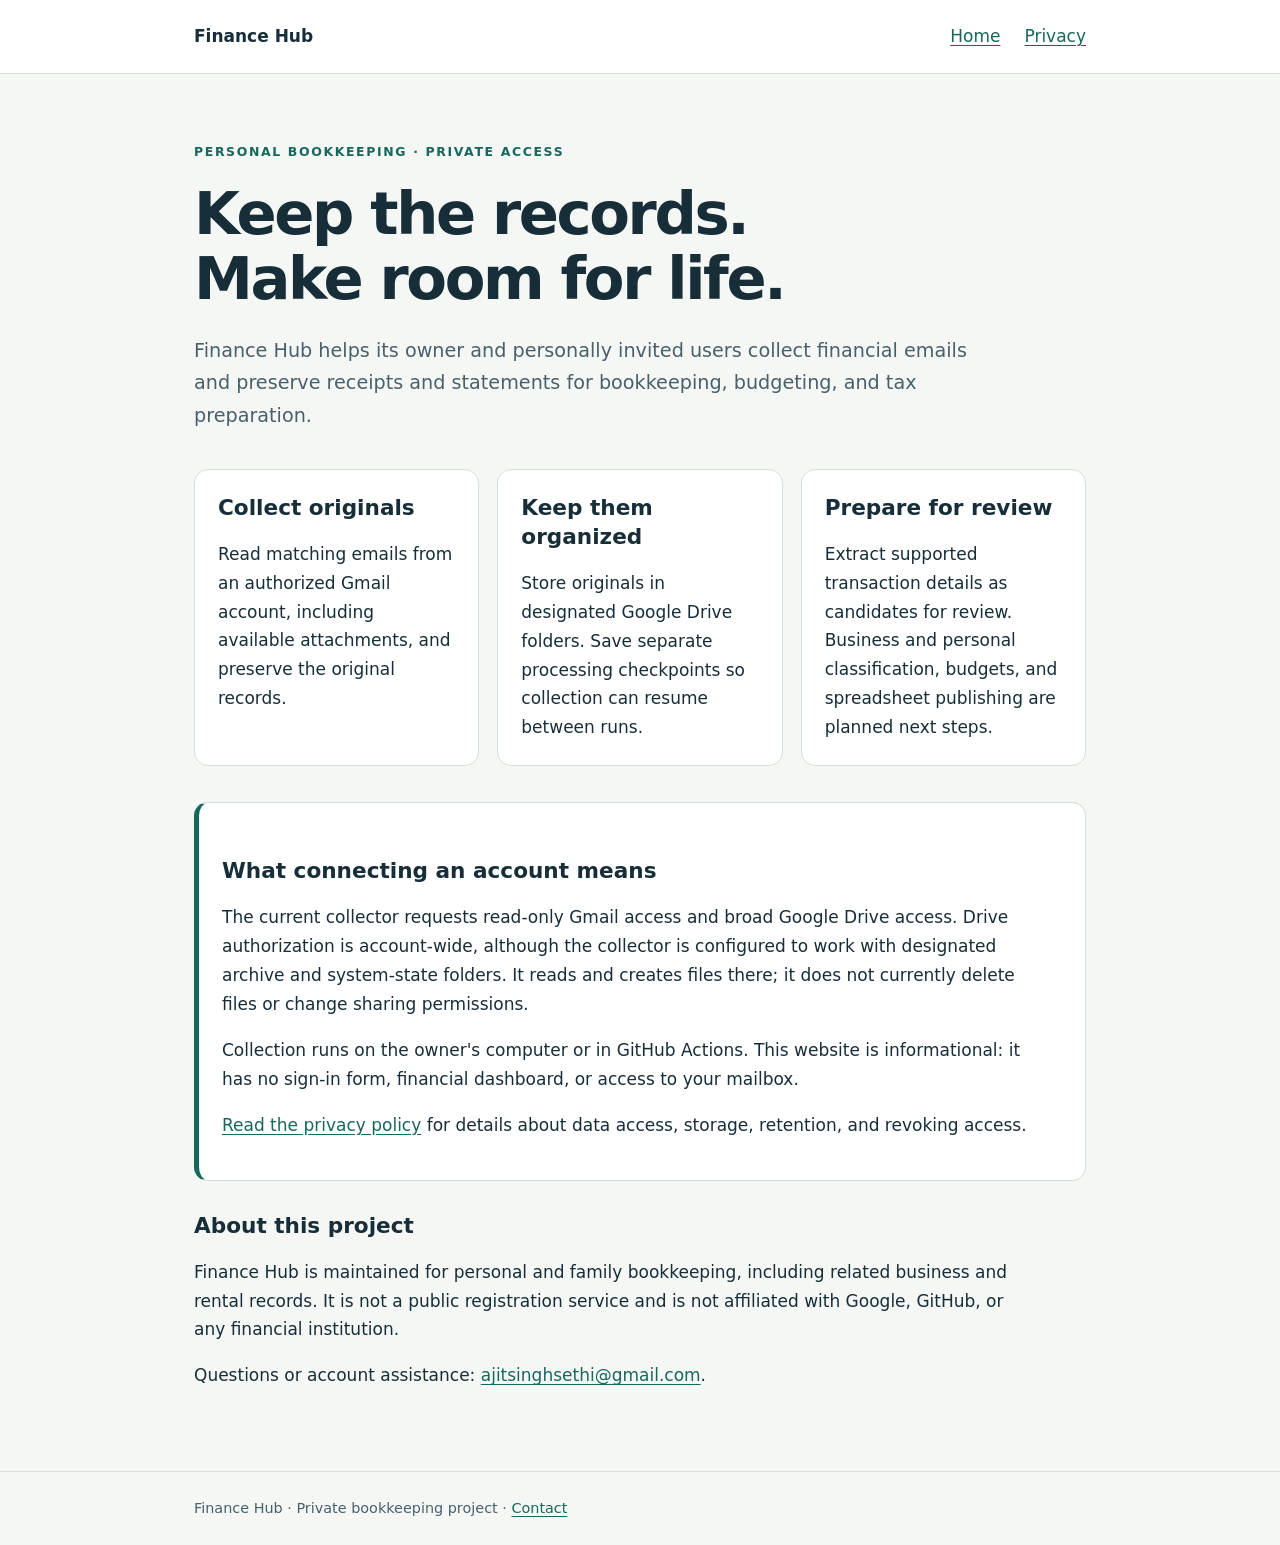
==== index.html @ d76e9352 "Add Finance Hub homepage and privacy policy" ====
<!doctype html>
<html lang="en"><head><meta charset="utf-8"><meta name="viewport" content="width=device-width,initial-scale=1"><meta name="description" content="A private bookkeeping project for collecting financial email records and preserving originals in Google Drive."><title>Finance Hub | Personal bookkeeping</title><link rel="stylesheet" href="styles.css"></head>
<body><header><div class="wrap"><nav aria-label="Main navigation"><a class="brand" href="./">Finance Hub</a><div class="nav-links"><a href="./">Home</a><a href="privacy.html">Privacy</a></div></nav></div></header><main id="main"><div class="wrap">
<p class="eyebrow">Personal bookkeeping · Private access</p>
<h1>Keep the records.<br>Make room for life.</h1>
<p class="lead">Finance Hub helps its owner and personally invited users collect financial emails and preserve receipts and statements for bookkeeping, budgeting, and tax preparation.</p>
<div class="cards"><section class="card"><h2>Collect originals</h2><p>Read matching emails from an authorized Gmail account, including available attachments, and preserve the original records.</p></section><section class="card"><h2>Keep them organized</h2><p>Store originals in designated Google Drive folders. Save separate processing checkpoints so collection can resume between runs.</p></section><section class="card"><h2>Prepare for review</h2><p>Extract supported transaction details as candidates for review. Business and personal classification, budgets, and spreadsheet publishing are planned next steps.</p></section></div>
<section class="notice"><h2>What connecting an account means</h2><p>The current collector requests read-only Gmail access and broad Google Drive access. Drive authorization is account-wide, although the collector is configured to work with designated archive and system-state folders. It reads and creates files there; it does not currently delete files or change sharing permissions.</p><p>Collection runs on the owner's computer or in GitHub Actions. This website is informational: it has no sign-in form, financial dashboard, or access to your mailbox.</p><p><a href="privacy.html">Read the privacy policy</a> for details about data access, storage, retention, and revoking access.</p></section>
<section><h2>About this project</h2><p>Finance Hub is maintained for personal and family bookkeeping, including related business and rental records. It is not a public registration service and is not affiliated with Google, GitHub, or any financial institution.</p><p>Questions or account assistance: <a href="mailto:ajitsinghsethi@gmail.com">ajitsinghsethi@gmail.com</a>.</p></section></div></main><footer><div class="wrap">Finance Hub · Private bookkeeping project · <a href="mailto:ajitsinghsethi@gmail.com">Contact</a></div></footer></body></html>
---- styles.css ----
:root{color-scheme:light;--ink:#172e39;--muted:#48606b;--accent:#17685c;--paper:#f5f7f5}*{box-sizing:border-box}body{margin:0;background:var(--paper);color:var(--ink);font:17px/1.7 system-ui,-apple-system,BlinkMacSystemFont,"Segoe UI",sans-serif}a{color:var(--accent);text-underline-offset:.2em}a:focus-visible{outline:3px solid #af7014;outline-offset:5px}.wrap{max-width:940px;margin:auto;padding:0 24px}header{border-bottom:1px solid #d5dfda;background:white}nav{display:flex;align-items:center;justify-content:space-between;gap:20px;flex-wrap:wrap;padding:22px 0}.brand{font-weight:750;text-decoration:none;color:var(--ink)}.nav-links{display:flex;gap:24px}main{padding:55px 0 64px}.eyebrow{text-transform:uppercase;letter-spacing:.13em;color:var(--accent);font-size:.78rem;font-weight:750}h1{font-size:clamp(2.2rem,6vw,3.7rem);line-height:1.1;letter-spacing:-.04em;max-width:760px;margin:18px 0 24px}h2{font-size:1.35rem;line-height:1.35;margin-top:30px}p,li{max-width:76ch}.lead{font-size:1.2rem;color:var(--muted);max-width:65ch}.cards{display:grid;grid-template-columns:repeat(3,1fr);gap:18px;margin:36px 0}.card,.notice{background:white;border:1px solid #d5dfda;border-radius:14px;padding:23px}.card h2{margin-top:0}.card p{margin-bottom:0}.notice{border-left:5px solid var(--accent)}.policy{max-width:780px}.meta,footer{color:var(--muted);font-size:.9rem}footer{padding:24px 0;border-top:1px solid #d5dfda}code{overflow-wrap:anywhere;font-size:.9em} @media(max-width:680px){.cards{grid-template-columns:1fr}main{padding-top:32px}.wrap{padding:0 18px}.nav-links{gap:18px}}
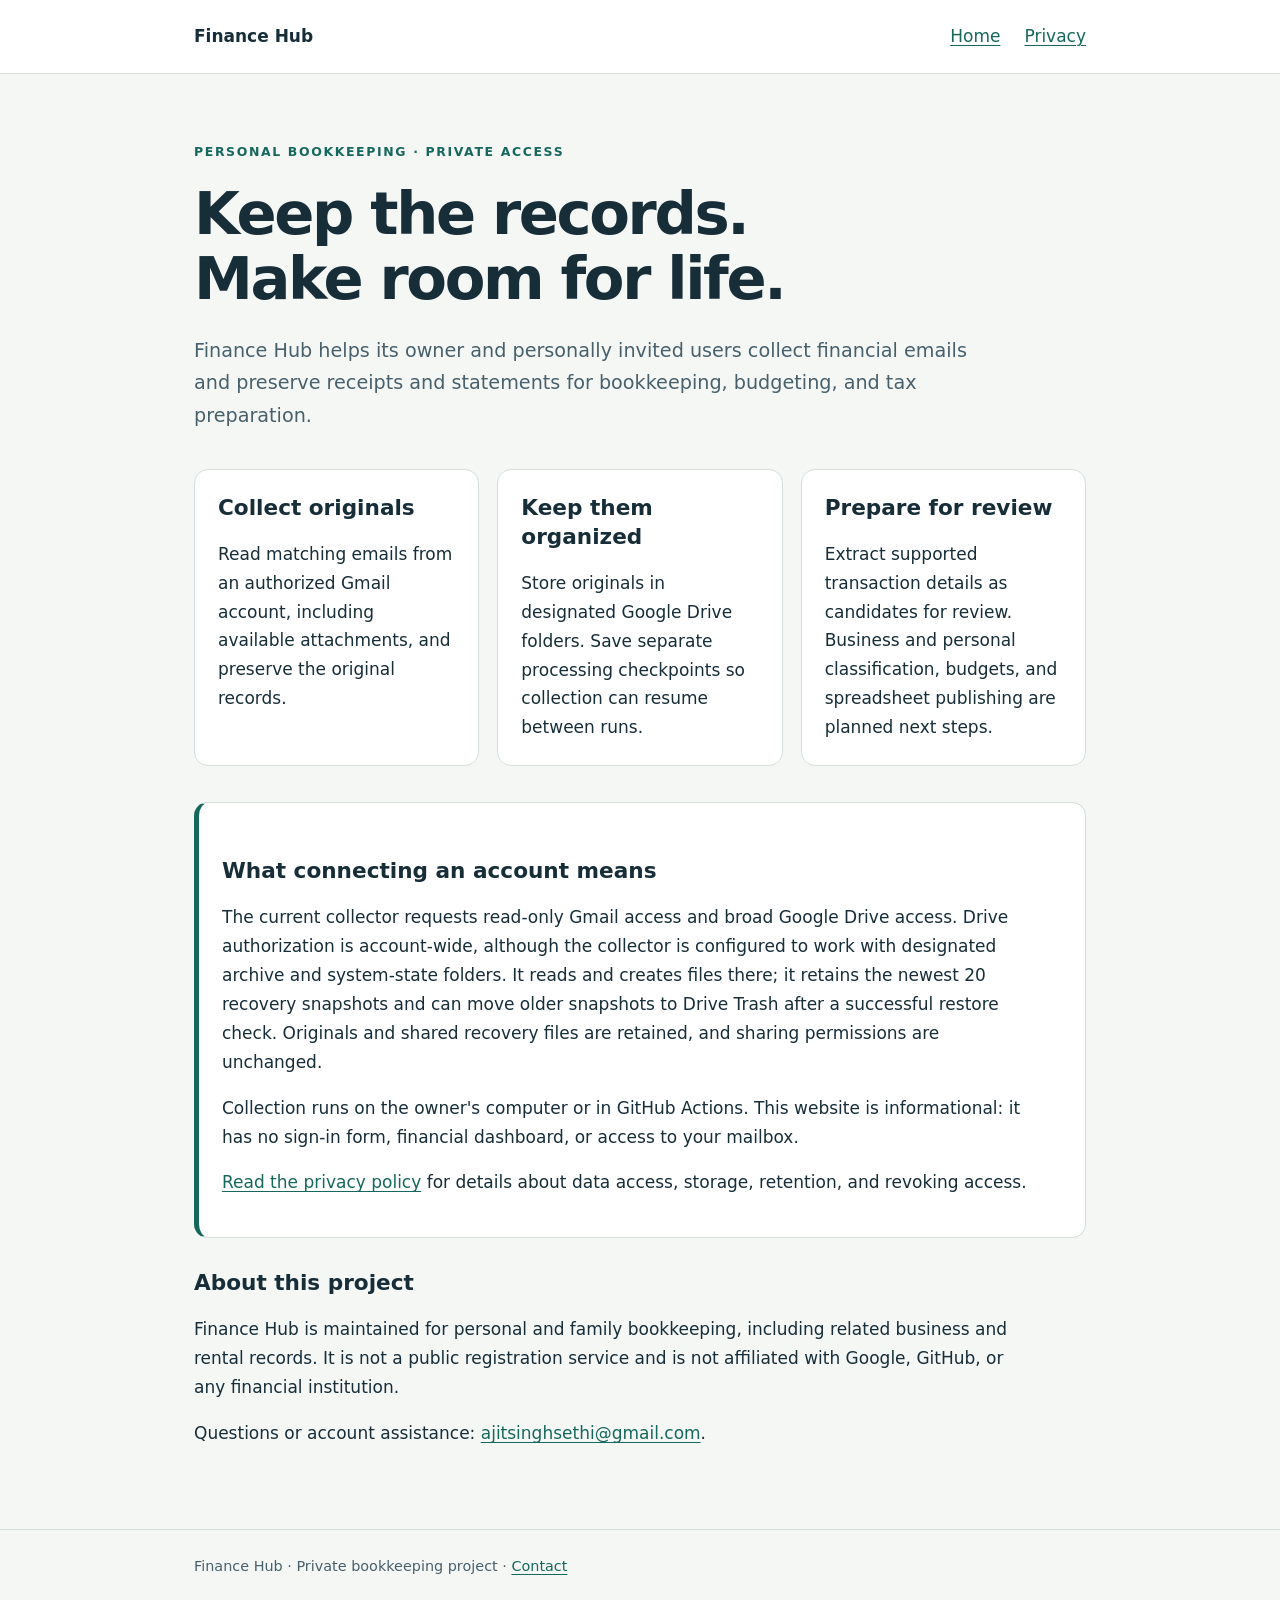
==== commit 2affe6b4: "Disclose recovery snapshot retention and Drive Trash behavior" ====
--- a/index.html
+++ b/index.html
@@ -5,5 +5,5 @@
 <h1>Keep the records.<br>Make room for life.</h1>
 <p class="lead">Finance Hub helps its owner and personally invited users collect financial emails and preserve receipts and statements for bookkeeping, budgeting, and tax preparation.</p>
 <div class="cards"><section class="card"><h2>Collect originals</h2><p>Read matching emails from an authorized Gmail account, including available attachments, and preserve the original records.</p></section><section class="card"><h2>Keep them organized</h2><p>Store originals in designated Google Drive folders. Save separate processing checkpoints so collection can resume between runs.</p></section><section class="card"><h2>Prepare for review</h2><p>Extract supported transaction details as candidates for review. Business and personal classification, budgets, and spreadsheet publishing are planned next steps.</p></section></div>
-<section class="notice"><h2>What connecting an account means</h2><p>The current collector requests read-only Gmail access and broad Google Drive access. Drive authorization is account-wide, although the collector is configured to work with designated archive and system-state folders. It reads and creates files there; it does not currently delete files or change sharing permissions.</p><p>Collection runs on the owner's computer or in GitHub Actions. This website is informational: it has no sign-in form, financial dashboard, or access to your mailbox.</p><p><a href="privacy.html">Read the privacy policy</a> for details about data access, storage, retention, and revoking access.</p></section>
+<section class="notice"><h2>What connecting an account means</h2><p>The current collector requests read-only Gmail access and broad Google Drive access. Drive authorization is account-wide, although the collector is configured to work with designated archive and system-state folders. It reads and creates files there; it retains the newest 20 recovery snapshots and can move older snapshots to Drive Trash after a successful restore check. Originals and shared recovery files are retained, and sharing permissions are unchanged.</p><p>Collection runs on the owner's computer or in GitHub Actions. This website is informational: it has no sign-in form, financial dashboard, or access to your mailbox.</p><p><a href="privacy.html">Read the privacy policy</a> for details about data access, storage, retention, and revoking access.</p></section>
 <section><h2>About this project</h2><p>Finance Hub is maintained for personal and family bookkeeping, including related business and rental records. It is not a public registration service and is not affiliated with Google, GitHub, or any financial institution.</p><p>Questions or account assistance: <a href="mailto:ajitsinghsethi@gmail.com">ajitsinghsethi@gmail.com</a>.</p></section></div></main><footer><div class="wrap">Finance Hub · Private bookkeeping project · <a href="mailto:ajitsinghsethi@gmail.com">Contact</a></div></footer></body></html>
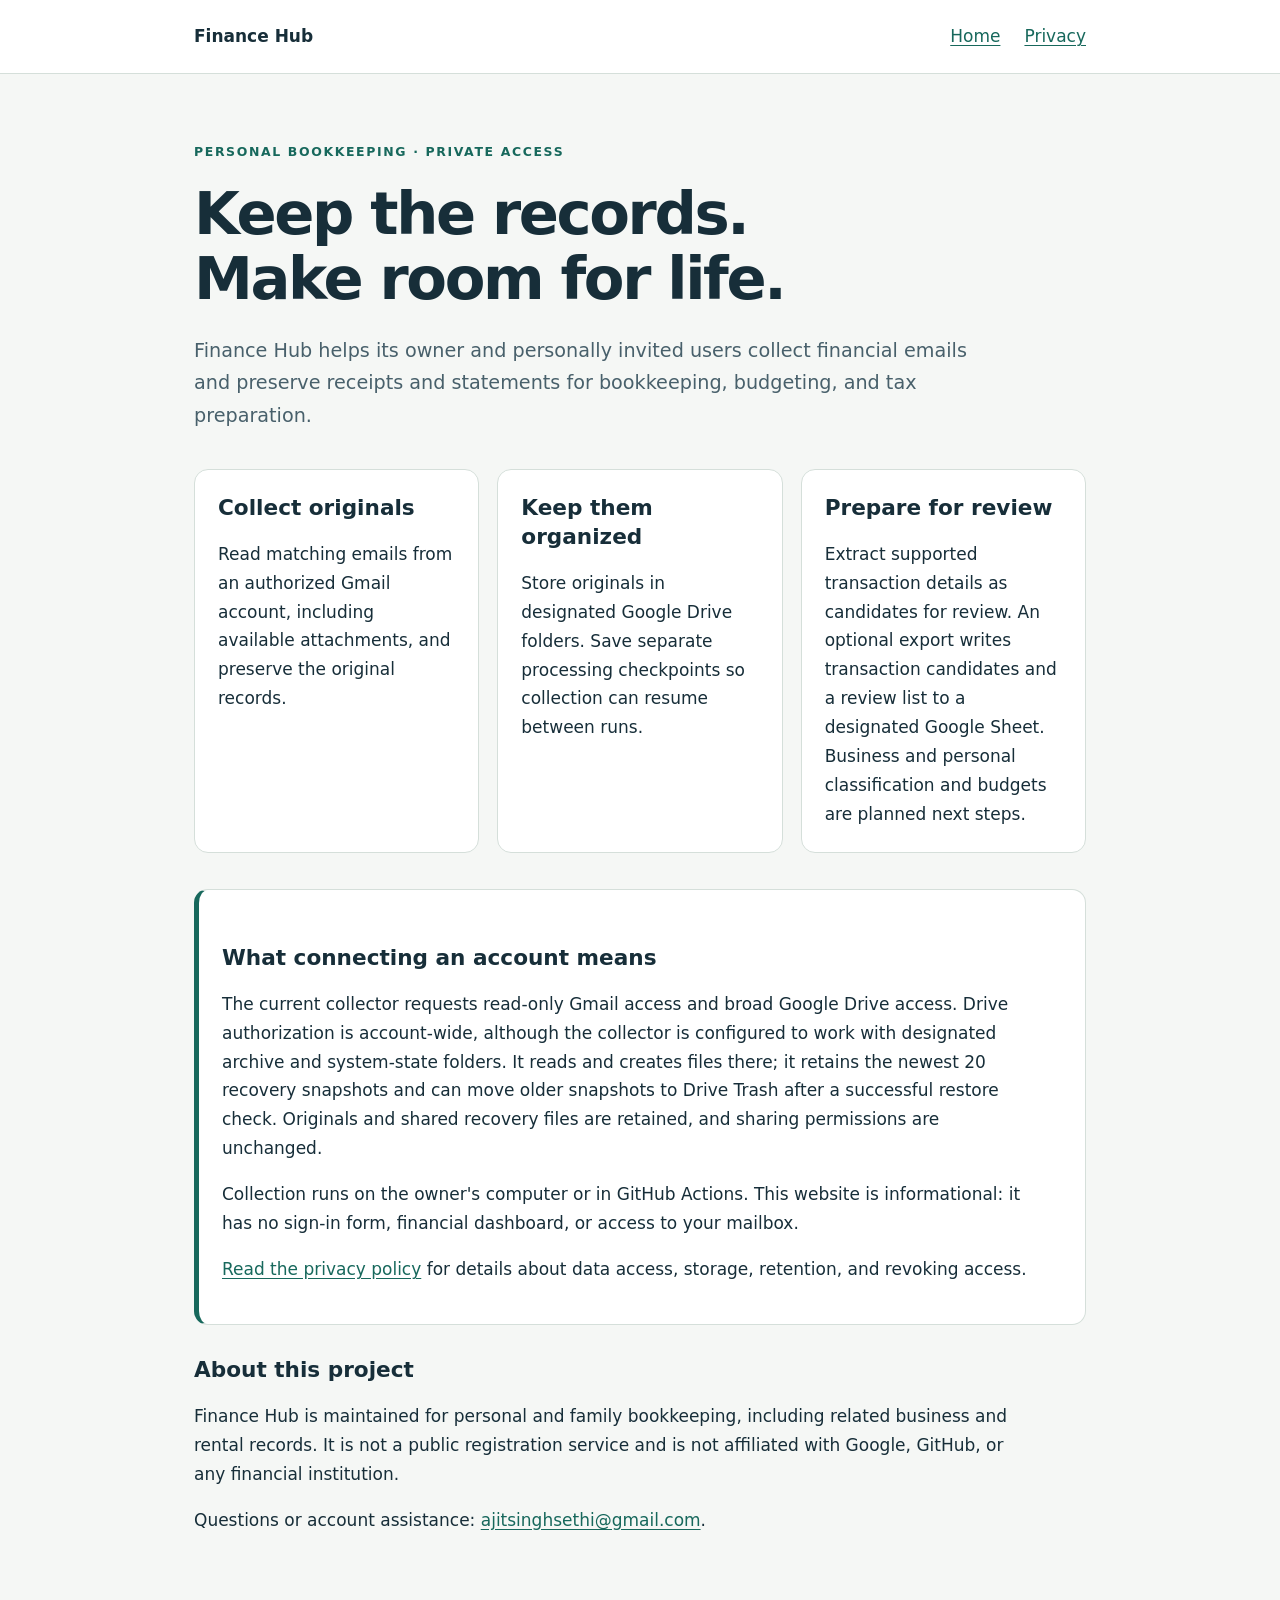
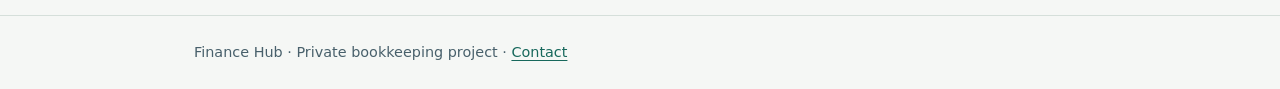
==== commit 2d54fb87: "Disclose optional transaction review export to Google Sheets" ====
--- a/index.html
+++ b/index.html
@@ -4,6 +4,6 @@
 <p class="eyebrow">Personal bookkeeping · Private access</p>
 <h1>Keep the records.<br>Make room for life.</h1>
 <p class="lead">Finance Hub helps its owner and personally invited users collect financial emails and preserve receipts and statements for bookkeeping, budgeting, and tax preparation.</p>
-<div class="cards"><section class="card"><h2>Collect originals</h2><p>Read matching emails from an authorized Gmail account, including available attachments, and preserve the original records.</p></section><section class="card"><h2>Keep them organized</h2><p>Store originals in designated Google Drive folders. Save separate processing checkpoints so collection can resume between runs.</p></section><section class="card"><h2>Prepare for review</h2><p>Extract supported transaction details as candidates for review. Business and personal classification, budgets, and spreadsheet publishing are planned next steps.</p></section></div>
+<div class="cards"><section class="card"><h2>Collect originals</h2><p>Read matching emails from an authorized Gmail account, including available attachments, and preserve the original records.</p></section><section class="card"><h2>Keep them organized</h2><p>Store originals in designated Google Drive folders. Save separate processing checkpoints so collection can resume between runs.</p></section><section class="card"><h2>Prepare for review</h2><p>Extract supported transaction details as candidates for review. An optional export writes transaction candidates and a review list to a designated Google Sheet. Business and personal classification and budgets are planned next steps.</p></section></div>
 <section class="notice"><h2>What connecting an account means</h2><p>The current collector requests read-only Gmail access and broad Google Drive access. Drive authorization is account-wide, although the collector is configured to work with designated archive and system-state folders. It reads and creates files there; it retains the newest 20 recovery snapshots and can move older snapshots to Drive Trash after a successful restore check. Originals and shared recovery files are retained, and sharing permissions are unchanged.</p><p>Collection runs on the owner's computer or in GitHub Actions. This website is informational: it has no sign-in form, financial dashboard, or access to your mailbox.</p><p><a href="privacy.html">Read the privacy policy</a> for details about data access, storage, retention, and revoking access.</p></section>
 <section><h2>About this project</h2><p>Finance Hub is maintained for personal and family bookkeeping, including related business and rental records. It is not a public registration service and is not affiliated with Google, GitHub, or any financial institution.</p><p>Questions or account assistance: <a href="mailto:ajitsinghsethi@gmail.com">ajitsinghsethi@gmail.com</a>.</p></section></div></main><footer><div class="wrap">Finance Hub · Private bookkeeping project · <a href="mailto:ajitsinghsethi@gmail.com">Contact</a></div></footer></body></html>
